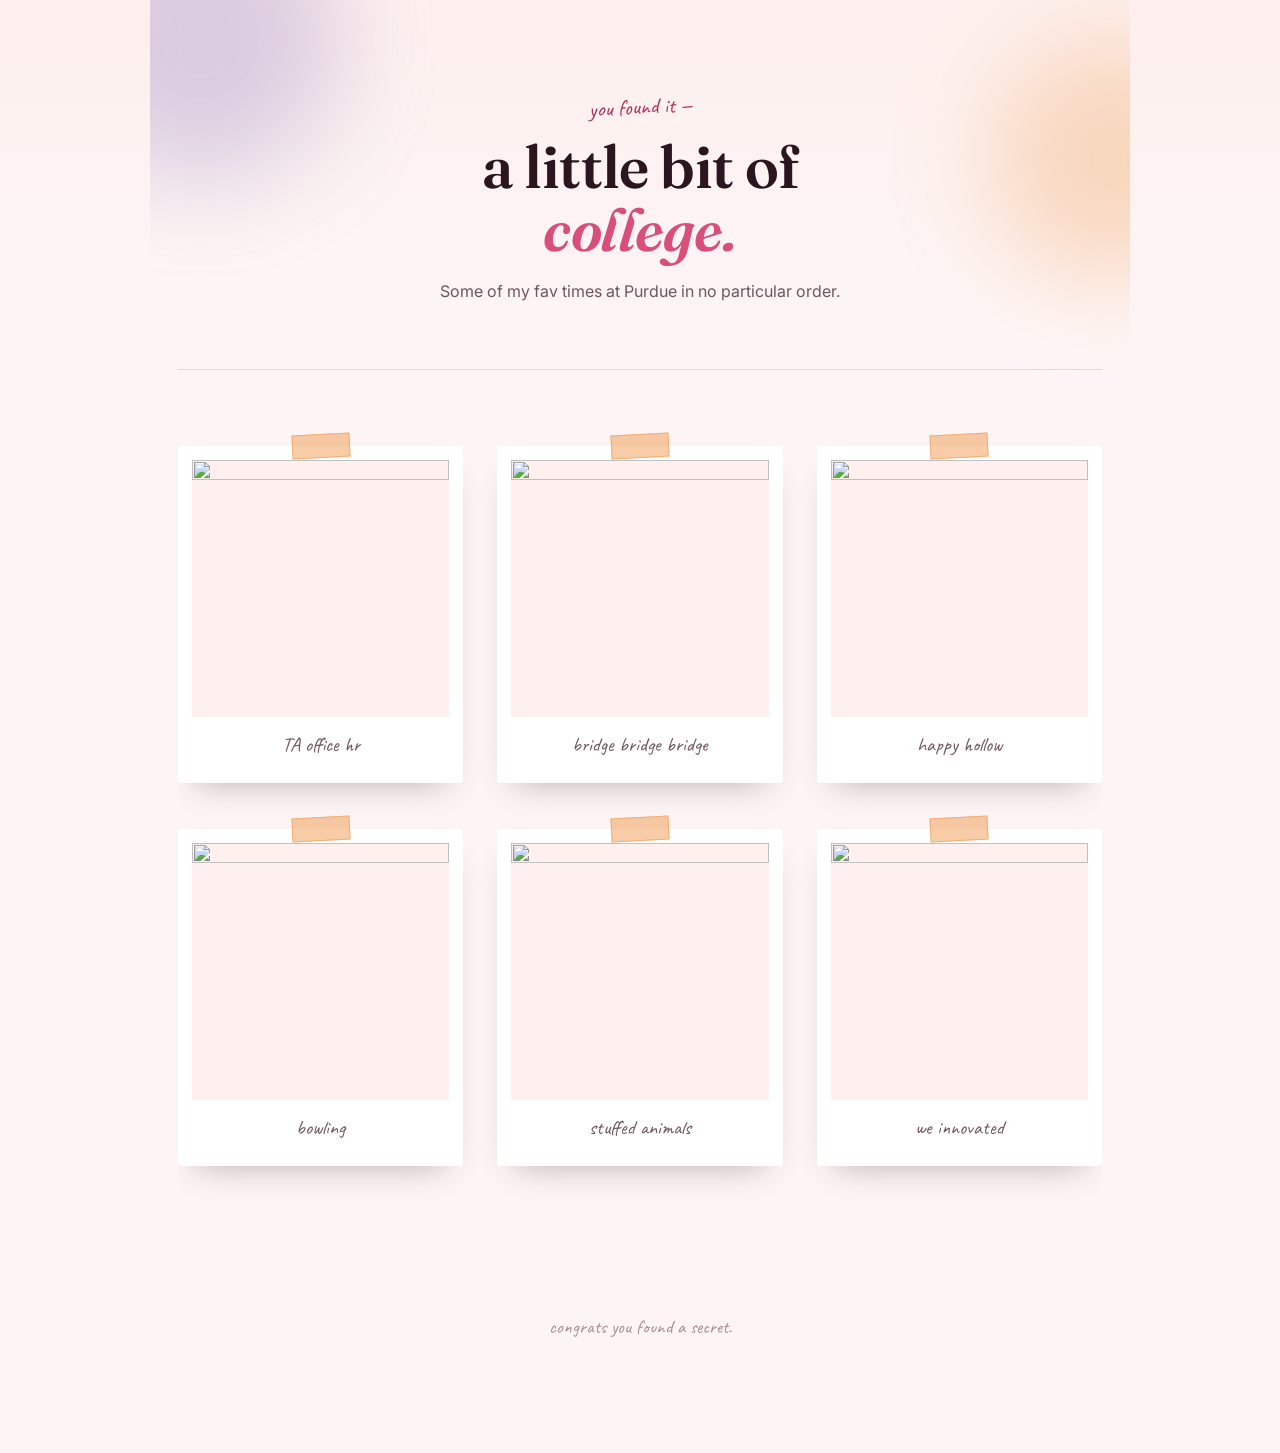
==== blog.html @ 2d94328a "added some pics" ====
<!DOCTYPE html>
<html lang="en">
<head>
<meta charset="UTF-8">
<meta name="viewport" content="width=device-width, initial-scale=1.0">
<title>jiya dhiman</title>
<meta name="robots" content="noindex, nofollow">

<link rel="preconnect" href="https://fonts.googleapis.com">
<link href="https://fonts.googleapis.com/css2?family=Fraunces:ital,opsz,wght@0,9..144,400;0,9..144,500;0,9..144,600;1,9..144,500&family=Inter:wght@400;500;600;700&family=Caveat:wght@500;600;700&family=JetBrains+Mono:wght@400;500&display=swap" rel="stylesheet">
<link href='https://unpkg.com/boxicons@2.1.4/css/boxicons.min.css' rel='stylesheet'>
<link rel="stylesheet" href="style.css">
</head>
<body class="blog-body">

<!--
  This page is intentionally unlinked from the rest of the site.
  To add a new photo: duplicate one <figure class="polaroid"> block below,
  swap the image src to your new file in images/blog/, and edit the caption.
  Rotation classes (tilt-1 through tilt-5) alternate the little scrapbook tilt.
-->

<main class="blog-wrap">

  <div class="blob" style="width:280px;height:280px;background:var(--lavender);top:-100px;left:-90px;"></div>
  <div class="blob" style="width:240px;height:240px;background:var(--apricot);top:40px;right:-100px;animation-delay:-5s;"></div>

  <header class="blog-header">
    <span class="hero-note">you found it &mdash;</span>
    <h1>a little bit of<br><span class="accent">college.</span></h1>
    <p class="blog-sub">Some of my fav times at Purdue in no particular order.</p>
  </header>

  <section class="polaroid-grid">

    <figure class="polaroid tilt-1 reveal">
      <img src="images/blog/photo1.jpg" alt="">
      <figcaption>TA office hr</figcaption>
    </figure>

    <figure class="polaroid tilt-2 reveal">
      <img src="images/blog/photo2.jpg" alt="">
      <figcaption>bridge bridge bridge</figcaption>
    </figure>

    <figure class="polaroid tilt-3 reveal">
      <img src="images/blog/photo3.jpg" alt="">
      <figcaption>happy hollow</figcaption>
    </figure>

    <figure class="polaroid tilt-4 reveal">
      <img src="images/blog/photo4.jpg" alt="">
      <figcaption>bowling</figcaption>
    </figure>

    <figure class="polaroid tilt-5 reveal">
      <img src="images/blog/photo5.jpg" alt="">
      <figcaption>stuffed animals</figcaption>
    </figure>

    <figure class="polaroid tilt-2 reveal">
      <img src="images/blog/photo6.jpg" alt="">
      <figcaption>we innovated</figcaption>
    </figure>

  </section>

  <footer class="blog-footer">
    <span>congrats you found a secret.</span>
  </footer>

</main>

<div class="lightbox" id="lightbox">
  <button class="lightbox-close" aria-label="Close"><i class='bx bx-x'></i></button>
  <img src="" alt="" id="lightbox-img">
  <p class="lightbox-caption" id="lightbox-caption"></p>
</div>

<script src="script.js"></script>
</body>
</html>
---- style.css ----
/* ============================================================
   Jiya Dhiman — Portfolio
   Design tokens
   ============================================================ */

:root{
  --paper:      #fdf5f5;
  --paper-warm: #fdf0ee;
  --panel:      #ffffff;
  --ink:        #2b1620;
  --ink-soft:   #6f5560;
  --ink-faint:  #a68d97;

  --rose:       #d84f7c;
  --rose-deep:  #a8305c;
  --apricot:    #f0a35e;
  --sage:       #6f9a83;
  --lavender:   #9b86c4;

  --line:       rgba(43, 22, 32, 0.12);
  --line-soft:  rgba(43, 22, 32, 0.07);

  --display: 'Fraunces', ui-serif, Georgia, serif;
  --hand:    'Caveat', cursive;
  --sans:    'Inter', -apple-system, BlinkMacSystemFont, sans-serif;
  --mono:    'JetBrains Mono', ui-monospace, SFMono-Regular, Menlo, monospace;

  --maxw: 1140px;
  --radius: 14px;
  --radius-sm: 8px;
}

*{ box-sizing: border-box; }
html{ scroll-behavior: smooth; }

@media (prefers-reduced-motion: reduce){
  html{ scroll-behavior: auto; }
  *{ animation-duration: 0.001ms !important; animation-iteration-count: 1 !important; transition-duration: 0.001ms !important; }
}

body{
  margin: 0;
  background: linear-gradient(180deg, var(--paper-warm) 0%, var(--paper) 340px, var(--paper) 100%);
  color: var(--ink);
  font-family: var(--sans);
  font-size: 16px;
  line-height: 1.6;
  -webkit-font-smoothing: antialiased;
  overflow-x: hidden;
}

img{ max-width: 100%; display: block; }
a{ color: inherit; text-decoration: none; }
::selection{ background: var(--rose); color: #fff; }
:focus-visible{ outline: 2px solid var(--rose-deep); outline-offset: 3px; }

.wrap{ max-width: var(--maxw); margin: 0 auto; padding: 0 28px; position: relative; }

.eyebrow{
  font-family: var(--mono);
  font-size: 12px;
  letter-spacing: 0.12em;
  text-transform: uppercase;
  color: var(--rose-deep);
  display: flex;
  align-items: center;
  gap: 10px;
}
.eyebrow::before{
  content: "";
  width: 20px; height: 1px;
  background: var(--rose);
  display: inline-block;
}

h1, h2, h3, h4{
  font-family: var(--display);
  font-weight: 600;
  color: var(--ink);
  margin: 0;
  letter-spacing: -0.01em;
}

/* ---- decorative blobs ---- */
.blob{
  position: absolute;
  border-radius: 50%;
  filter: blur(50px);
  opacity: 0.35;
  z-index: 0;
  pointer-events: none;
  animation: drift 14s ease-in-out infinite;
}
@keyframes drift{
  0%, 100%{ transform: translate(0,0) scale(1); }
  50%{ transform: translate(14px,-18px) scale(1.05); }
}

/* ============================== NAV ============================== */

.site-nav{
  position: sticky; top: 0; z-index: 100;
  background: rgba(253, 245, 245, 0.82);
  backdrop-filter: blur(10px);
  border-bottom: 1px solid var(--line);
}
.site-nav .wrap{ display: flex; align-items: center; justify-content: space-between; height: 72px; }

.nav-mark{ font-family: var(--display); font-weight: 600; font-size: 20px; }
.nav-mark span{ color: var(--rose); font-family: var(--hand); font-size: 26px; }

.nav-links{ display: flex; gap: 32px; font-family: var(--mono); font-size: 12px; letter-spacing: 0.07em; text-transform: uppercase; }
.nav-links a{ position: relative; padding: 4px 0; color: var(--ink-soft); transition: color 0.2s ease; }
.nav-links a::after{ content: ""; position: absolute; left: 0; bottom: -3px; width: 0; height: 2px; border-radius: 2px; background: var(--rose); transition: width 0.25s ease; }
.nav-links a:hover{ color: var(--ink); }
.nav-links a:hover::after, .nav-links a.is-active::after{ width: 100%; }
.nav-links a.is-active{ color: var(--rose-deep); }

.nav-toggle{ display: none; }
@media (max-width: 720px){
  .nav-links{
    position: fixed; inset: 72px 0 auto 0; flex-direction: column; gap: 0;
    background: var(--paper); border-bottom: 1px solid var(--line);
    max-height: 0; overflow: hidden; transition: max-height 0.3s ease;
  }
  .nav-links.is-open{ max-height: 320px; }
  .nav-links a{ padding: 16px 28px; border-top: 1px solid var(--line-soft); }
  .nav-links a::after{ display: none; }
  .nav-toggle{
    display: block; background: none; border: 1px solid var(--line); border-radius: var(--radius-sm);
    width: 40px; height: 40px; font-size: 19px; color: var(--ink);
  }
}

/* ============================== HERO ============================== */

.hero{ padding: 76px 0 60px; position: relative; overflow: hidden; }

.hero-inner{
  display: flex;
  flex-direction: column;
  align-items: center;
  text-align: center;
  position: relative;
  z-index: 1;
}

.portrait{
  position: relative;
  width: 240px; height: 240px;
  margin-bottom: 28px;
  transform: translateZ(0);
}
.portrait-blob{
  position: absolute;
  inset: -22px;
  z-index: -1;
  background: linear-gradient(135deg, var(--apricot), var(--rose) 55%, var(--lavender));
  border-radius: 62% 38% 55% 45% / 45% 55% 45% 55%;
  opacity: 0.85;
  animation: blobmorph 10s ease-in-out infinite;
  transform: translateZ(0);
}
@keyframes blobmorph{
  0%, 100%{ border-radius: 62% 38% 55% 45% / 45% 55% 45% 55%; }
  50%{ border-radius: 45% 55% 40% 60% / 55% 40% 60% 40%; }
}
.portrait-img{
  width: 100%; height: 100%;
  border-radius: 50%;
  object-fit: cover;
  object-position: 50% 50%;
  border: 5px solid var(--panel);
  box-shadow: 0 18px 40px -14px rgba(168, 48, 92, 0.4);
  transform: translateZ(0);
  backface-visibility: hidden;
  image-rendering: -webkit-optimize-contrast;
}
.portrait-badge{
  position: absolute;
  bottom: 2px; right: -14px;
  background: var(--ink);
  color: var(--paper);
  font-family: var(--mono);
  font-size: 10.5px;
  letter-spacing: 0.04em;
  text-transform: uppercase;
  padding: 7px 12px;
  border-radius: 999px;
  transform: rotate(-6deg);
  box-shadow: 0 8px 18px -6px rgba(0,0,0,0.35);
  display: flex; align-items: center; gap: 6px;
}
.portrait-badge i{ color: var(--apricot); font-size: 13px; }

.hero-note{
  font-family: var(--hand);
  font-size: 22px;
  color: var(--rose-deep);
  transform: rotate(-3deg);
  margin-bottom: 4px;
  display: inline-block;
}

.hero h1{
  font-size: clamp(42px, 7vw, 72px);
  line-height: 1.02;
  margin-bottom: 8px;
}
.hero h1 .accent{ color: var(--rose); font-style: italic; }

.hero-role{
  font-family: var(--mono);
  font-size: 16px;
  color: var(--sage);
  margin: 14px 0 22px;
  min-height: 24px;
}
.hero-role .cursor{ display: inline-block; width: 2px; background: var(--rose); margin-left: 2px; animation: blink 1s steps(1) infinite; }
@keyframes blink{ 50%{ opacity: 0; } }

.hero-desc{
  color: var(--ink-soft);
  max-width: 50ch;
  margin: 0 0 30px;
  font-size: 16.5px;
}

.hero-actions{ display: flex; gap: 14px; flex-wrap: wrap; justify-content: center; margin-bottom: 30px; }

.btn{
  font-family: var(--mono);
  font-size: 12.5px;
  letter-spacing: 0.05em;
  text-transform: uppercase;
  padding: 13px 24px;
  border-radius: 999px;
  border: 1.5px solid var(--ink);
  transition: transform 0.18s ease, background 0.18s ease, color 0.18s ease, box-shadow 0.18s ease;
  display: inline-flex;
  align-items: center;
  gap: 8px;
}
.btn-solid{ background: var(--ink); color: var(--paper); }
.btn-solid:hover{ background: var(--rose-deep); border-color: var(--rose-deep); transform: translateY(-2px); box-shadow: 0 10px 22px -8px rgba(168,48,92,0.5); }
.btn-ghost{ border-color: var(--line); color: var(--ink); }
.btn-ghost:hover{ border-color: var(--ink); transform: translateY(-2px); }

.social-row{ display: flex; gap: 12px; }
.social-row a{
  width: 42px; height: 42px; border: 1.5px solid var(--line); border-radius: 50%;
  display: flex; align-items: center; justify-content: center; font-size: 19px; color: var(--ink-soft);
  transition: all 0.2s ease; background: var(--panel);
}
.social-row a:hover{ background: var(--rose); border-color: var(--rose); color: #fff; transform: translateY(-3px) rotate(-4deg); }

/* ============================== SECTION ============================== */

section{ padding: 76px 0; border-top: 1px solid var(--line); position: relative; overflow: hidden; }
.hero + section{ border-top: none; }

.section-head{ display: flex; justify-content: space-between; align-items: flex-end; gap: 24px; margin-bottom: 44px; flex-wrap: wrap; position: relative; z-index: 1; }
.section-head h2{ font-size: clamp(28px, 3.4vw, 38px); margin-top: 8px; }
.section-note{ font-size: 14px; color: var(--ink-faint); max-width: 34ch; text-align: right; }
@media (max-width: 640px){ .section-note{ text-align: left; } }

.reveal{ opacity: 0; transform: translateY(18px); transition: opacity 0.6s ease, transform 0.6s ease; position: relative; z-index: 1; }
.reveal.is-visible{ opacity: 1; transform: translateY(0); }

/* ============================== ABOUT ============================== */

.about-grid{ display: grid; grid-template-columns: 1.3fr 1fr; gap: 52px; position: relative; z-index: 1; }
.about-grid p{ color: var(--ink-soft); margin: 0 0 16px; }
.about-grid p:last-child{ margin-bottom: 0; }

.involve-panel{
  background: var(--panel);
  border: 1px solid var(--line);
  border-radius: var(--radius);
  padding: 30px;
  box-shadow: 0 20px 40px -30px rgba(43,22,32,0.25);
}
.involve-panel h4{ font-family: var(--mono); font-size: 12px; letter-spacing: 0.1em; text-transform: uppercase; color: var(--ink-faint); font-weight: 500; margin-bottom: 16px; }
.involve-panel ul{ list-style: none; margin: 0; padding: 0; }
.involve-panel li{ padding: 12px 0; border-top: 1px solid var(--line-soft); display: flex; align-items: baseline; gap: 12px; font-size: 14.5px; }
.involve-panel li:first-child{ border-top: none; }
.involve-panel li::before{ content: "\25CF"; color: var(--rose); font-size: 8px; }

/* ============================== TIMELINE ============================== */

.timeline{ position: relative; padding-left: 34px; z-index: 1; }
.timeline::before{ content: ""; position: absolute; left: 5px; top: 6px; bottom: 6px; width: 2px; background: var(--line); border-radius: 2px; }
.timeline-fill{ position: absolute; left: 5px; top: 6px; width: 2px; height: 0%; background: linear-gradient(180deg, var(--rose), var(--apricot)); border-radius: 2px; transition: height 1.1s cubic-bezier(.22,.9,.3,1); }
.timeline.is-visible .timeline-fill{ height: 100%; }

.tl-item{ position: relative; padding-bottom: 44px; }
.tl-item:last-child{ padding-bottom: 0; }
.tl-item::before{
  content: ""; position: absolute; left: -34px; top: 5px; width: 12px; height: 12px; border-radius: 50%;
  background: var(--paper); border: 2px solid var(--line); transition: border-color 0.4s ease, background 0.4s ease, transform 0.4s ease;
}
.tl-item.is-visible::before{ border-color: var(--rose); background: var(--rose); transform: scale(1.1); }

.tl-date{
  display: inline-block;
  font-family: var(--mono); font-size: 11.5px; color: var(--rose-deep);
  background: rgba(216, 79, 124, 0.1);
  padding: 3px 10px; border-radius: 999px;
  letter-spacing: 0.02em; margin-bottom: 8px;
}
.tl-role{ font-size: 19px; margin-bottom: 3px; }
.tl-org{ font-family: var(--sans); font-weight: 600; font-size: 13.5px; color: var(--ink-soft); margin-bottom: 10px; }
.tl-desc{ color: var(--ink-soft); font-size: 14.5px; max-width: 62ch; margin: 0; }
.tl-desc li{ margin-bottom: 4px; }

/* ============================== SKILLS ============================== */

.skills-grid{ display: grid; grid-template-columns: repeat(4, 1fr); gap: 18px; position: relative; z-index: 1; }
.skill-cell{
  background: var(--panel); border: 1px solid var(--line); border-radius: var(--radius);
  padding: 26px 22px; border-top: 3px solid var(--rose);
  transition: transform 0.25s ease, box-shadow 0.25s ease;
}
.skill-cell:hover{ transform: translateY(-4px); box-shadow: 0 18px 34px -22px rgba(43,22,32,0.35); }
.skill-cell:nth-child(2){ border-top-color: var(--apricot); }
.skill-cell:nth-child(3){ border-top-color: var(--sage); }
.skill-cell:nth-child(4){ border-top-color: var(--lavender); }
.skill-cell h4{ font-family: var(--mono); font-size: 12px; letter-spacing: 0.1em; text-transform: uppercase; color: var(--ink-soft); font-weight: 500; margin-bottom: 15px; }
.tag-row{ display: flex; flex-wrap: wrap; gap: 8px; }
.tag{
  font-family: var(--mono); font-size: 12.5px; padding: 6px 11px; border: 1px solid var(--line);
  border-radius: 999px; color: var(--ink-soft); transition: all 0.2s ease; background: var(--paper);
}
.tag:hover{ border-color: var(--rose); color: var(--rose-deep); transform: translateY(-2px); }

@media (max-width: 860px){ .skills-grid{ grid-template-columns: repeat(2, 1fr); } }

/* ============================== CTA / FOOTER ============================== */

.cta-band{ text-align: center; padding: 88px 0; }
.cta-band .eyebrow{ justify-content: center; }
.cta-band .eyebrow::before{ display: none; }
.cta-band h2{ font-size: clamp(28px, 4vw, 44px); margin: 14px 0 18px; }
.cta-band p{ color: var(--ink-soft); max-width: 44ch; margin: 0 auto 32px; }

.site-footer{ border-top: 1px solid var(--line); padding: 30px 0; }
.footer-row{ display: flex; justify-content: space-between; align-items: center; flex-wrap: wrap; gap: 14px; font-family: var(--mono); font-size: 12px; color: var(--ink-faint); letter-spacing: 0.03em; }
.footer-row a{ color: var(--ink-faint); }
.footer-row a:hover{ color: var(--rose-deep); }

@media (max-width: 760px){
  .about-grid{ grid-template-columns: 1fr; }
}

/* ============================== HIDDEN GALLERY PAGE ============================== */

.blog-body{
  min-height: 100vh;
}

.blog-wrap{
  max-width: 980px;
  margin: 0 auto;
  padding: 90px 28px 110px;
  position: relative;
  overflow: hidden;
}

.blog-header{
  text-align: center;
  margin-bottom: 64px;
  position: relative;
  z-index: 1;
}
.blog-header h1{
  font-size: clamp(38px, 6vw, 60px);
  line-height: 1.05;
  margin: 6px 0 18px;
}
.blog-header h1 .accent{ color: var(--rose); font-style: italic; }
.blog-sub{ color: var(--ink-soft); max-width: 46ch; margin: 0 auto; }

.polaroid-grid{
  display: grid;
  grid-template-columns: repeat(3, 1fr);
  gap: 46px 34px;
  position: relative;
  z-index: 1;
}
@media (max-width: 760px){
  .polaroid-grid{ grid-template-columns: repeat(2, 1fr); gap: 40px 24px; }
}
@media (max-width: 480px){
  .polaroid-grid{ grid-template-columns: 1fr; max-width: 300px; margin: 0 auto; }
}

.polaroid{
  background: var(--panel);
  padding: 14px 14px 22px;
  border-radius: 3px;
  box-shadow: 0 16px 32px -18px rgba(43, 22, 32, 0.35);
  margin: 0;
  cursor: pointer;
  transition: transform 0.3s ease, box-shadow 0.3s ease;
  position: relative;
}
.polaroid::before{
  content: "";
  position: absolute;
  top: -12px; left: 50%;
  transform: translateX(-50%) rotate(-3deg);
  width: 56px; height: 22px;
  background: rgba(240, 163, 94, 0.55);
  border: 1px solid rgba(240, 163, 94, 0.7);
}
.polaroid:hover{
  transform: translateY(-6px) rotate(0deg) !important;
  box-shadow: 0 22px 44px -20px rgba(43, 22, 32, 0.45);
}
.polaroid img{
  width: 100%;
  aspect-ratio: 1 / 1;
  object-fit: cover;
  display: block;
  background: var(--paper-warm);
}
.polaroid figcaption{
  font-family: var(--hand);
  font-size: 20px;
  color: var(--ink-soft);
  text-align: center;
  padding-top: 12px;
}

.tilt-1{ transform: rotate(-3deg); }
.tilt-2{ transform: rotate(2deg); }
.tilt-3{ transform: rotate(-1.5deg); }
.tilt-4{ transform: rotate(3deg); }
.tilt-5{ transform: rotate(-2.5deg); }

.blog-footer{
  text-align: center;
  margin-top: 70px;
  font-family: var(--hand);
  font-size: 19px;
  color: var(--ink-faint);
  position: relative;
  z-index: 1;
}

/* Lightbox */
.lightbox{
  position: fixed;
  inset: 0;
  background: rgba(43, 22, 32, 0.88);
  display: none;
  align-items: center;
  justify-content: center;
  flex-direction: column;
  z-index: 300;
  padding: 40px;
}
.lightbox.is-open{ display: flex; }
.lightbox img{
  max-width: min(90vw, 640px);
  max-height: 70vh;
  border-radius: 4px;
  box-shadow: 0 30px 60px -20px rgba(0,0,0,0.6);
}
.lightbox-caption{
  font-family: var(--hand);
  font-size: 22px;
  color: var(--paper);
  margin-top: 20px;
}
.lightbox-close{
  position: absolute;
  top: 26px; right: 26px;
  width: 44px; height: 44px;
  border-radius: 50%;
  background: rgba(255,255,255,0.12);
  border: 1px solid rgba(255,255,255,0.3);
  color: var(--paper);
  font-size: 22px;
  display: flex; align-items: center; justify-content: center;
  cursor: pointer;
  transition: background 0.2s ease;
}
.lightbox-close:hover{ background: rgba(255,255,255,0.25); }

/* ============================== SCROLL PROGRESS ============================== */

.scroll-progress{
  position: fixed;
  top: 0; left: 0;
  height: 3px;
  width: 0%;
  background: linear-gradient(90deg, var(--apricot), var(--rose), var(--lavender));
  z-index: 200;
  transition: width 0.1s ease-out;
}

/* ============================== BACK TO TOP ============================== */

.back-to-top{
  position: fixed;
  right: 26px;
  bottom: 26px;
  width: 46px; height: 46px;
  border-radius: 50%;
  background: var(--ink);
  color: var(--paper);
  border: none;
  display: flex;
  align-items: center;
  justify-content: center;
  font-size: 20px;
  cursor: pointer;
  box-shadow: 0 10px 26px -8px rgba(43, 22, 32, 0.45);
  opacity: 0;
  visibility: hidden;
  transform: translateY(10px);
  transition: opacity 0.25s ease, transform 0.25s ease, background 0.2s ease, visibility 0.25s ease;
  z-index: 90;
}
.back-to-top.is-visible{ opacity: 1; visibility: visible; transform: translateY(0); }
.back-to-top:hover{ background: var(--rose-deep); transform: translateY(-3px); }

/* ============================== PROJECTS PAGE ============================== */

.page-hero{ padding: 84px 0 54px; text-align: center; position: relative; overflow: hidden; }
.page-hero .eyebrow{ justify-content: center; }
.page-hero .eyebrow::before{ display: none; }
.page-hero h1{ font-size: clamp(40px, 6vw, 60px); margin: 12px 0 16px; }
.page-hero p{ color: var(--ink-soft); max-width: 56ch; margin: 0 auto; }

.project-grid{ display: grid; grid-template-columns: repeat(2, 1fr); gap: 24px; position: relative; z-index: 1; }
@media (max-width: 780px){ .project-grid{ grid-template-columns: 1fr; } }

.project-card{
  background: var(--panel); border: 1px solid var(--line); border-radius: var(--radius);
  padding: 30px; display: flex; flex-direction: column;
  border-top: 4px solid var(--rose);
  transition: border-color 0.25s ease, transform 0.25s ease, box-shadow 0.25s ease;
}
.project-card:nth-child(2){ border-top-color: var(--apricot); }
.project-card:nth-child(3){ border-top-color: var(--sage); }
.project-card:nth-child(4){ border-top-color: var(--lavender); }
.project-card:hover{ transform: translateY(-5px); box-shadow: 0 22px 44px -24px rgba(43, 22, 32, 0.3); }

.project-top{ display: flex; justify-content: space-between; align-items: flex-start; margin-bottom: 16px; }
.project-date{ font-family: var(--mono); font-size: 11.5px; color: var(--ink-faint); }
.project-card h3{ font-size: 23px; margin-bottom: 12px; }
.project-card > p{ color: var(--ink-soft); font-size: 14.5px; margin: 0 0 18px; }
.project-card ul{ color: var(--ink-soft); font-size: 14px; margin: 0 0 20px; padding-left: 18px; }
.project-card ul li{ margin-bottom: 6px; }
.project-tags{ display: flex; flex-wrap: wrap; gap: 8px; margin-bottom: 20px; }
.project-links{ margin-top: auto; display: flex; gap: 18px; border-top: 1px solid var(--line-soft); padding-top: 16px; }
.project-links a{ font-family: var(--mono); font-size: 12px; text-transform: uppercase; letter-spacing: 0.04em; display: flex; align-items: center; gap: 6px; color: var(--ink-soft); transition: color 0.2s ease; }
.project-links a:hover{ color: var(--rose-deep); }
.project-links i{ font-size: 16px; }
.project-links .no-link{ font-family: var(--mono); font-size: 12px; color: var(--ink-faint); letter-spacing: 0.04em; }

.featured-tag{
  font-family: var(--mono); font-size: 11px; letter-spacing: 0.06em; text-transform: uppercase;
  color: var(--rose-deep); background: rgba(216, 79, 124, 0.1); border-radius: 999px; padding: 4px 11px;
}
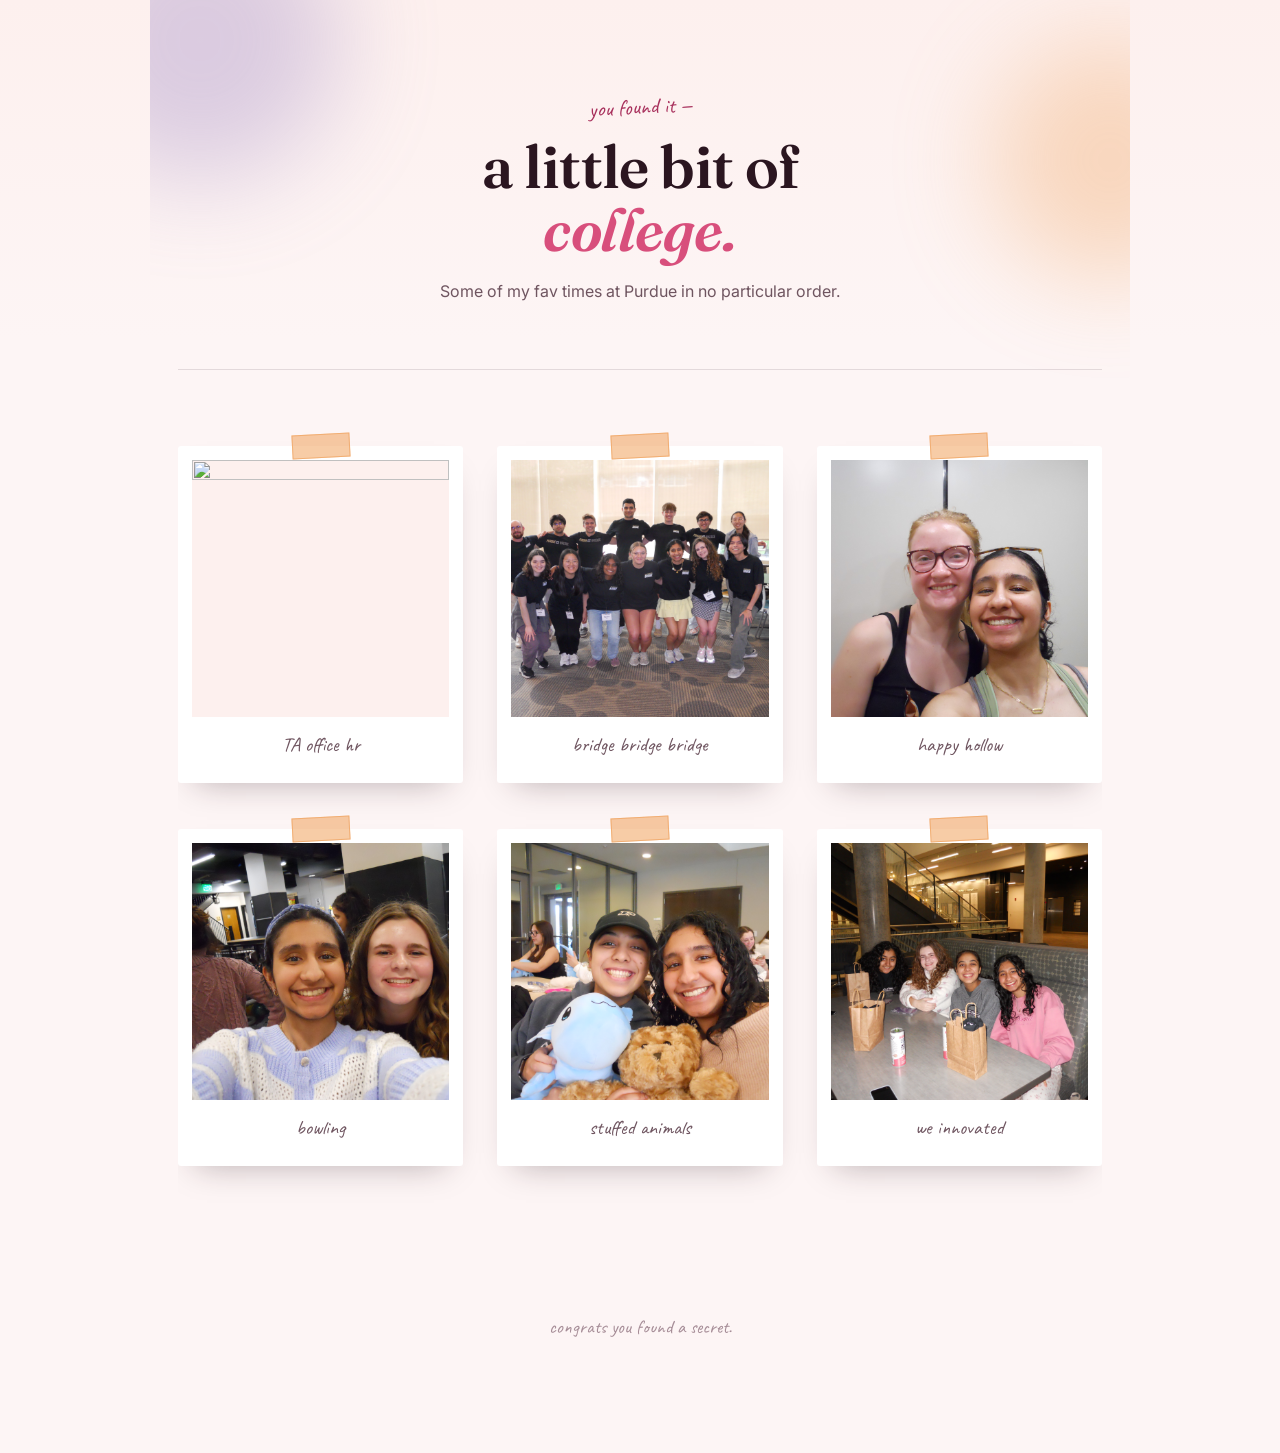
==== commit 0bc56dab: "attempt to fix pics" ====
--- a/blog.html
+++ b/blog.html
@@ -34,32 +34,32 @@
   <section class="polaroid-grid">
 
     <figure class="polaroid tilt-1 reveal">
-      <img src="images/blog/photo1.jpg" alt="">
+      <img src="images/blog/photo1.JPG" alt="">
       <figcaption>TA office hr</figcaption>
     </figure>
 
     <figure class="polaroid tilt-2 reveal">
-      <img src="images/blog/photo2.jpg" alt="">
+      <img src="images/blog/photo2.JPG" alt="">
       <figcaption>bridge bridge bridge</figcaption>
     </figure>
 
     <figure class="polaroid tilt-3 reveal">
-      <img src="images/blog/photo3.jpg" alt="">
+      <img src="images/blog/photo3.JPG" alt="">
       <figcaption>happy hollow</figcaption>
     </figure>
 
     <figure class="polaroid tilt-4 reveal">
-      <img src="images/blog/photo4.jpg" alt="">
+      <img src="images/blog/photo4.JPG" alt="">
       <figcaption>bowling</figcaption>
     </figure>
 
     <figure class="polaroid tilt-5 reveal">
-      <img src="images/blog/photo5.jpg" alt="">
+      <img src="images/blog/photo5.JPG" alt="">
       <figcaption>stuffed animals</figcaption>
     </figure>
 
     <figure class="polaroid tilt-2 reveal">
-      <img src="images/blog/photo6.jpg" alt="">
+      <img src="images/blog/photo6.JPG" alt="">
       <figcaption>we innovated</figcaption>
     </figure>
 
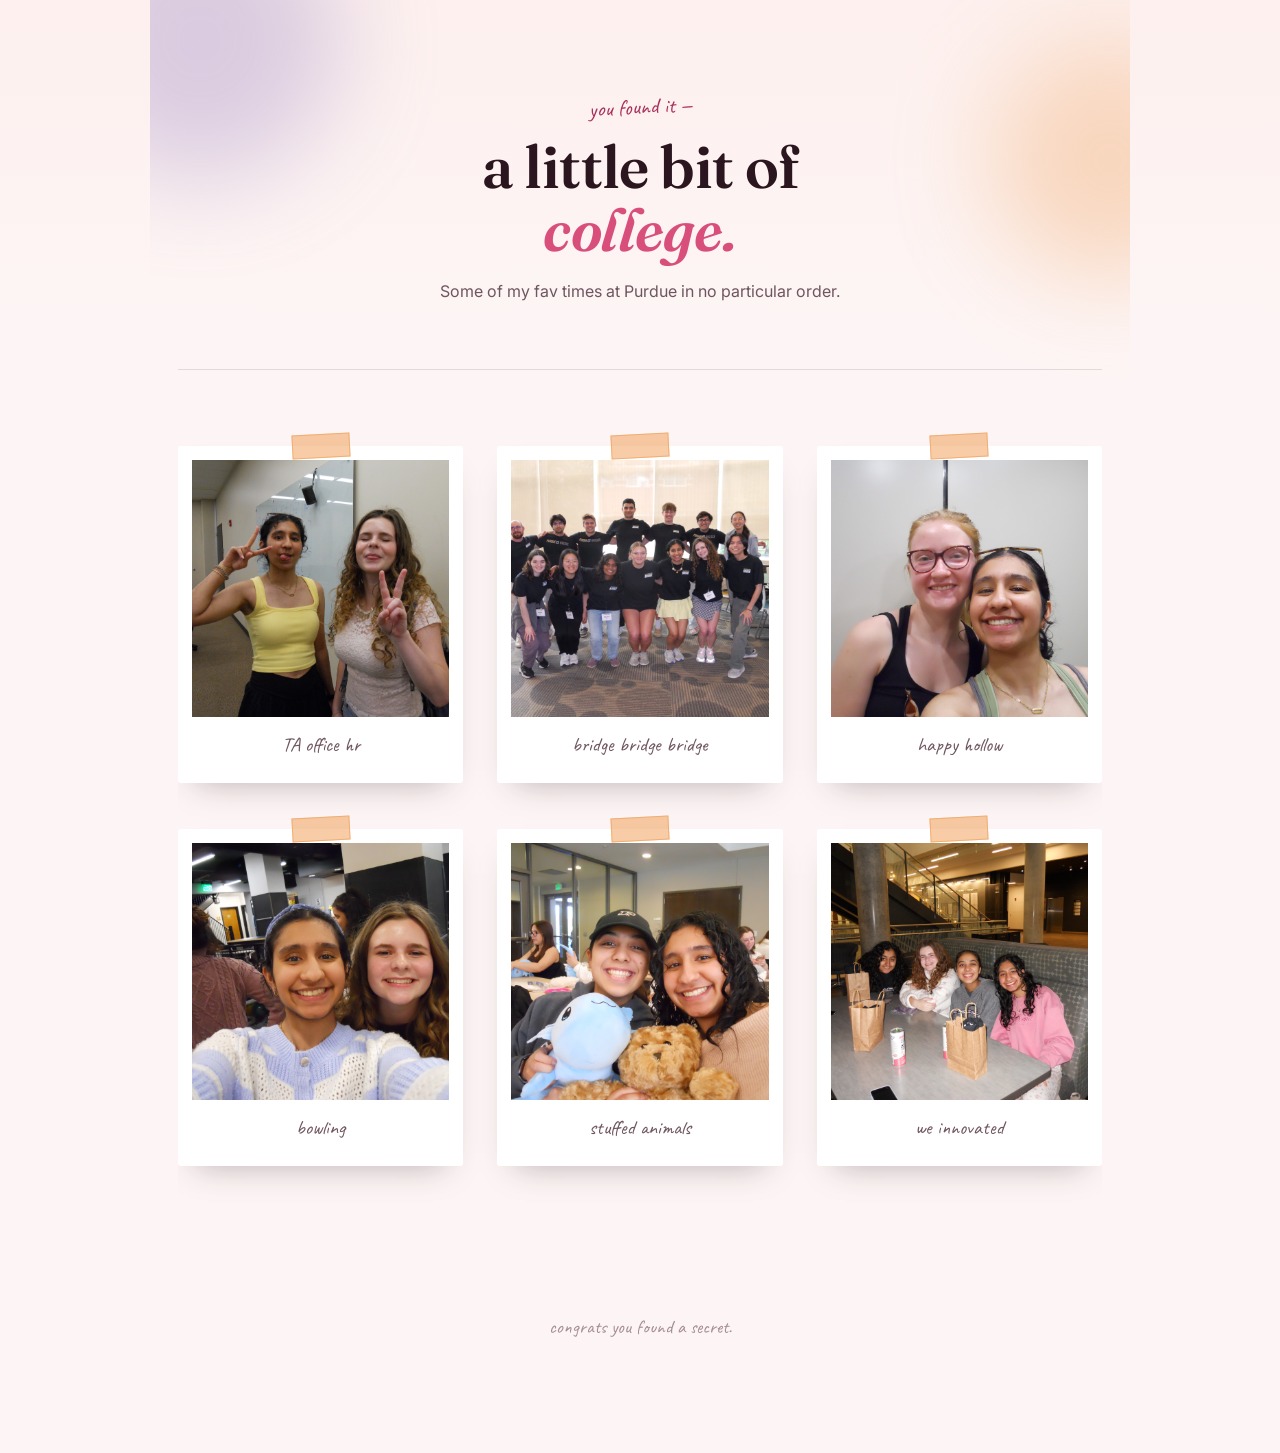
==== commit 48c00304: "Fix image file extension case in blog.html" ====
--- a/blog.html
+++ b/blog.html
@@ -34,7 +34,7 @@
   <section class="polaroid-grid">
 
     <figure class="polaroid tilt-1 reveal">
-      <img src="images/blog/photo1.JPG" alt="">
+      <img src="images/blog/photo1.jpg" alt="">
       <figcaption>TA office hr</figcaption>
     </figure>
 
@@ -79,4 +79,4 @@
 
 <script src="script.js"></script>
 </body>
-</html>+</html>
